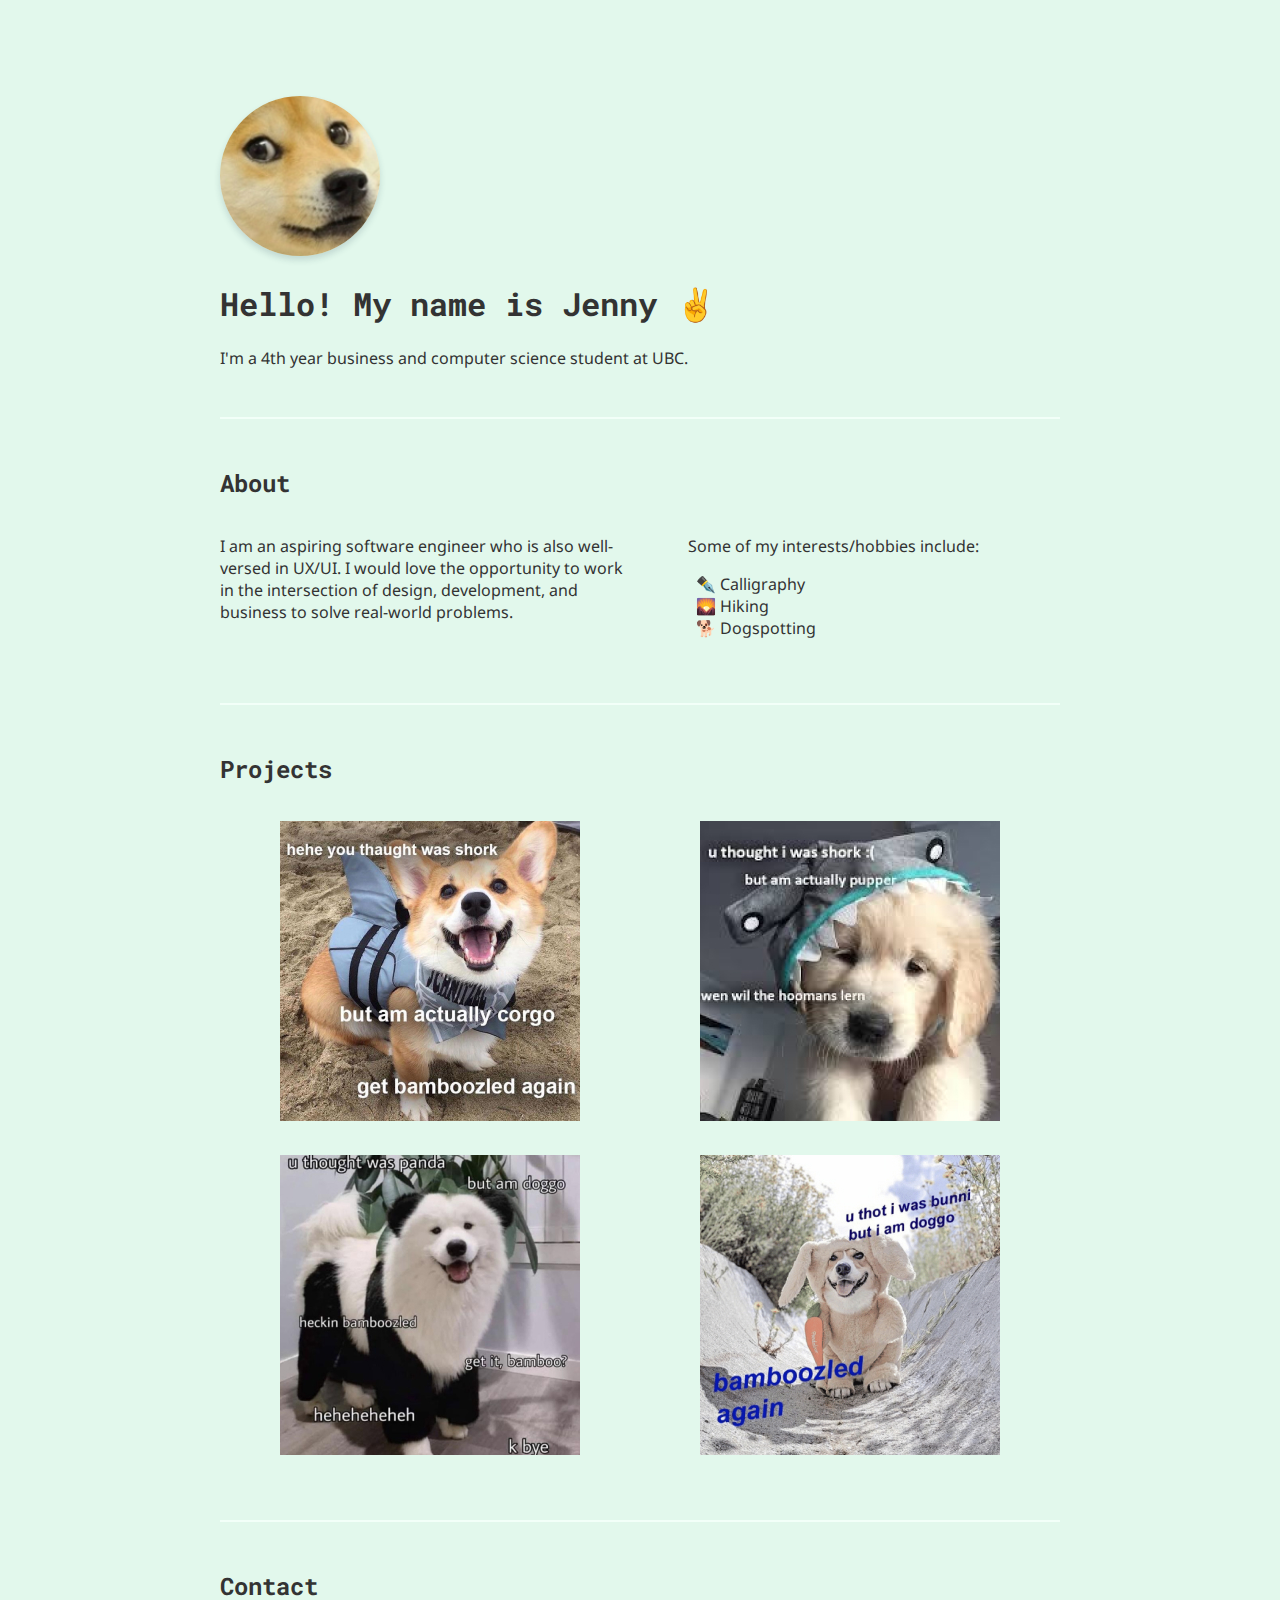
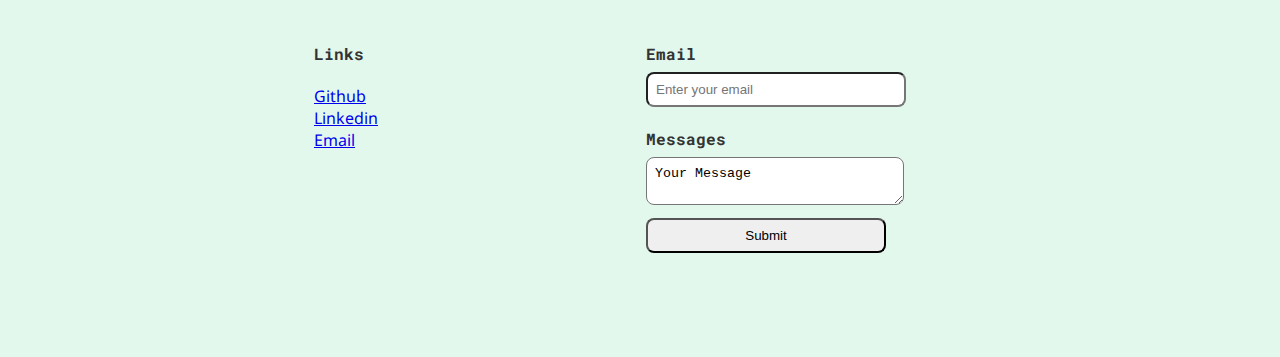
==== index.html @ f2c97353 "Add files via upload" ====
<!DOCTYPE html>
<html>
  <head>
    <meta charset="utf-8" />
    <title>My Portfolio</title>
    <meta name="viewport" content="width=device-width, initial-scale=2" />
    <link rel="stylesheet" href="styles.css" />
    <link
      href="https://fonts.googleapis.com/css?family=Noto+Sans|Roboto+Mono&display=swap"
      rel="stylesheet"
    />
  </head>
  <body>
    <div class="container">
      <div>
        <img class="profile-picture" src="images/profile-picture.jpg" />
        <h1>Hello! My name is Jenny ✌️</h1>
        <p>
          I'm a 4th year business and computer science student at UBC.
        </p>
      </div>
      <hr />
      <h2 class="heading">About</h2>
      <div class="about-grid">
        <div class="about-section">
          <p>
            I am an aspiring software engineer who is also well-versed in UX/UI.
            I would love the opportunity to work in the intersection of design,
            development, and business to solve real-world problems.
          </p>
        </div>
        <div class="about-section">
          <p class="about-subheading">Some of my interests/hobbies include:</p>
          <ul class="about-list">
            <li>✒️ Calligraphy</li>
            <li>🌄 Hiking</li>
            <li>🐕 Dogspotting</li>
          </ul>
        </div>
      </div>
      <hr />
      <h2 class="heading">Projects</h2>
      <div class="projects-grid">
        <img class="project-image" src="images/project-1.jpg" />
        <img class="project-image" src="images/project-2.jpg" />
        <img class="project-image" src="images/project-3.jpg" />
        <img class="project-image" src="images/project-4.jpg" />
      </div>
      <hr />
      <h2 class="heading">Contact</h2>
      <div class="contact">
        <div class="links">
          <h4>Links</h4>
          <ul class="links-list">
            <li>
              <a href="https://github.com/panjenny0">Github</a>
            </li>
            <li>
              <a href="https://linkedin.com/in/pan-jenny">Linkedin</a>
            </li>
            <li>
              <a href="mailto:panjenny0@gmail.com">Email</a>
            </li>
          </ul>
        </div>
        <div>
          <form>
            <label for="email">
              <h4 class="form-heading">Email</h4>
              <input type="email" id="email" placeholder="Enter your email" />
            </label>
            <label for="message">
              <h4 class="form-heading">Messages</h4>
              <textarea id="message">Your Message</textarea>
            </label>
            <div class="submit-button-wrapper">
              <input type="submit" />
            </div>
          </form>
        </div>
      </div>
    </div>
  </body>
</html>
---- styles.css ----
/* Body container */
.container {
  max-width: 840px;
  margin: 96px auto;
}

/* For the fonts, text color, and background color */
body {
  background-color: #e2f8ec;
  font-family: 'Noto Sans', sans-serif;
  color: #333333;
}

h1,
h2,
h3,
h4 {
  font-family: 'Roboto Mono', monospace;
}

/* content divider*/

hr {
  border: 0;
  margin: 48px 0;
  height: 2px;
  background-color: #f2fff8;
}

/* Styles for profile picture  */
.profile-picture {
  border-radius: 50%;
  width: 160px;
  height: 160px;
  box-shadow: 0 4px 6px 0 rgba(34, 60, 80, 0.16);
  transition: all ease-in-out 0.2s;
}

.profile-picture:hover {
  box-shadow: 0 8px 16px 0 rgba(34, 60, 80, 0.16);
}

/* About section */

.about-grid {
  display: grid;
  grid-template-columns: 50% 50%;
}

.about-section {
  text-align: left;
  text-decoration: none;
}

.about-list {
  list-style: none;
  text-align: left;
  padding: 0;
  margin-left: 56px;
}

.about-subheading {
  margin-left: 48px;
}

@media (max-width: 480px) {
  .about-grid {
    grid-template-columns: 100%;
  }
}

/* projects section */

.heading {
  margin-top: 24px;
  text-align: left;
}

.projects-grid {
  display: grid;
  grid-template-columns: 50% 50%;
}

.project-image {
  justify-self: center;
  padding: 4%;
}
@media (max-width: 650px) {
  .projects-grid {
    grid-template-columns: 100%;
  }
}

/* Styles for the footer  */

.contact {
  display: grid;
  grid-template-columns: 30% 70%;
}

.links {
  justify-self: center;
}

.links-list {
  list-style: none;
  padding: 0;
}
@media (max-width: 650px) {
  .links-and-contact {
    grid-template-columns: 100%;
  }
}

form input,
textarea {
  padding: 8px;
  border-radius: 8px;
  width: 240px;
}

form {
  width: 240px;
  margin: 0 auto;
}

form input[type='submit'] {
  width: 240px;
}

.submit-button-wrapper {
  margin: 8px 0;
}

.form-heading {
  margin-bottom: 8px !important;
}
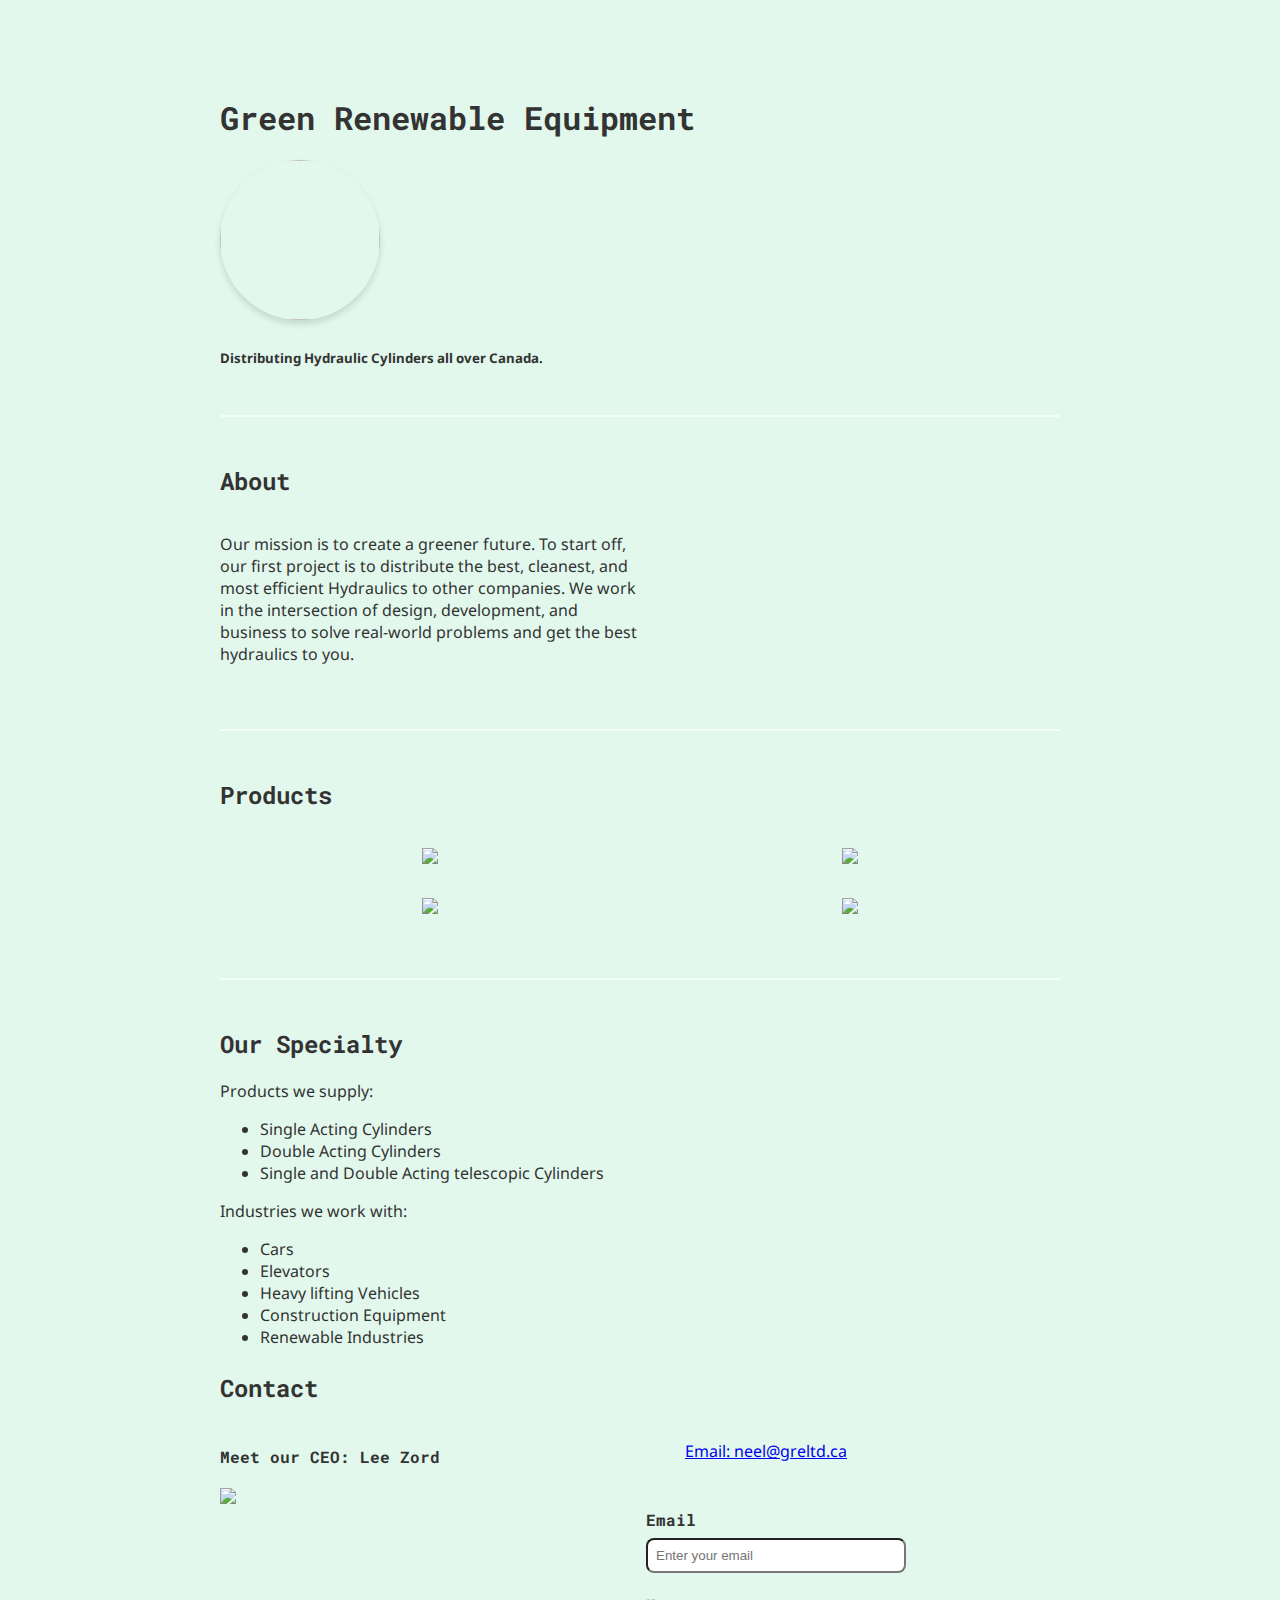
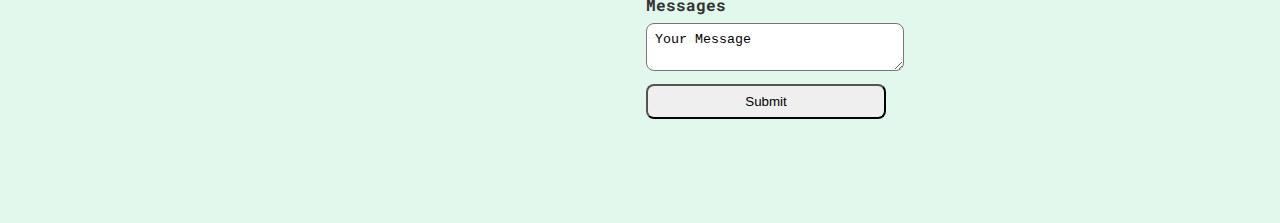
==== commit 73f21263: "draft1" ====
--- a/index.html
+++ b/index.html
@@ -2,7 +2,7 @@
 <html>
   <head>
     <meta charset="utf-8" />
-    <title>My Portfolio</title>
+    <title>Green Renewable Equipment Ldt</title>
     <meta name="viewport" content="width=device-width, initial-scale=2" />
     <link rel="stylesheet" href="styles.css" />
     <link
@@ -13,56 +13,71 @@
   <body>
     <div class="container">
       <div>
-        <img class="profile-picture" src="images/profile-picture.jpg" />
-        <h1>Hello! My name is Jenny ✌️</h1>
-        <p>
-          I'm a 4th year business and computer science student at UBC.
-        </p>
+        <h1>Green Renewable Equipment</h1>
+        <img class="profile-picture" src="images/alt-banner.jpg" />
+        
+        <h5 class = "heading"></h5>
+        <h5>
+          Distributing Hydraulic Cylinders all over Canada. 
+        </h5>
       </div>
       <hr />
       <h2 class="heading">About</h2>
       <div class="about-grid">
         <div class="about-section">
           <p>
-            I am an aspiring software engineer who is also well-versed in UX/UI.
-            I would love the opportunity to work in the intersection of design,
-            development, and business to solve real-world problems.
+            Our mission is to create a greener future. 
+            To start off, our first project is to distribute the best, cleanest, and most efficient Hydraulics to
+            other companies. We work in the intersection of design, development, and business to solve real-world problems 
+            and get the best hydraulics to you.
           </p>
         </div>
-        <div class="about-section">
-          <p class="about-subheading">Some of my interests/hobbies include:</p>
-          <ul class="about-list">
-            <li>✒️ Calligraphy</li>
-            <li>🌄 Hiking</li>
-            <li>🐕 Dogspotting</li>
+      </div>
+      <hr />
+      <h2 class="heading">Products</h2>
+      <div class="projects-grid">
+        <img class="project-image" src="images/prod5.jpg" />
+        <img class="project-image" src="images/prod6.jpg" />
+        <img class="project-image" src="images/prod7.jpg" />
+        <img class="project-image" src="images/prod8.jpg" />
+      </div>
+      <hr />
+      <h2 class="heading">Our Specialty</h2>
+      <div class="specialty-grid">
+        <div class="specialty-section">
+          <p class="specialty-subheading">Products we supply:</p>
+          <ul class="specialty-list">
+            <li> Single Acting Cylinders</li>
+            <li> Double Acting Cylinders</li>
+            <li> Single and Double Acting telescopic Cylinders</li>
+          </ul>
+        </div>
+        <div class="specialty-section">
+          <p class="specialty-subheading">Industries we work with:</p>
+          <ul class="specialty-list">
+            <li> Cars</li>
+            <li> Elevators</li>
+            <li> Heavy lifting Vehicles</li>
+            <li> Construction Equipment</li>
+            <li> Renewable Industries</li>
           </ul>
         </div>
       </div>
-      <hr />
-      <h2 class="heading">Projects</h2>
-      <div class="projects-grid">
-        <img class="project-image" src="images/project-1.jpg" />
-        <img class="project-image" src="images/project-2.jpg" />
-        <img class="project-image" src="images/project-3.jpg" />
-        <img class="project-image" src="images/project-4.jpg" />
-      </div>
-      <hr />
       <h2 class="heading">Contact</h2>
       <div class="contact">
-        <div class="links">
-          <h4>Links</h4>
-          <ul class="links-list">
-            <li>
-              <a href="https://github.com/panjenny0">Github</a>
-            </li>
-            <li>
-              <a href="https://linkedin.com/in/pan-jenny">Linkedin</a>
-            </li>
-            <li>
-              <a href="mailto:panjenny0@gmail.com">Email</a>
-            </li>
-          </ul>
-        </div>
+       
+          <h4>Meet our CEO: Lee Zord</h4>
+
+          <div class="links">
+            <ul class="links-list">
+              <li>
+                <a href="mailto:neel@greltd.ca">Email: neel@greltd.ca</a>
+               </li>
+            </ul>
+           </div>
+
+          <img class="contact-picture" src="images/lizard3.jpg" />
+        
         <div>
           <form>
             <label for="email">
